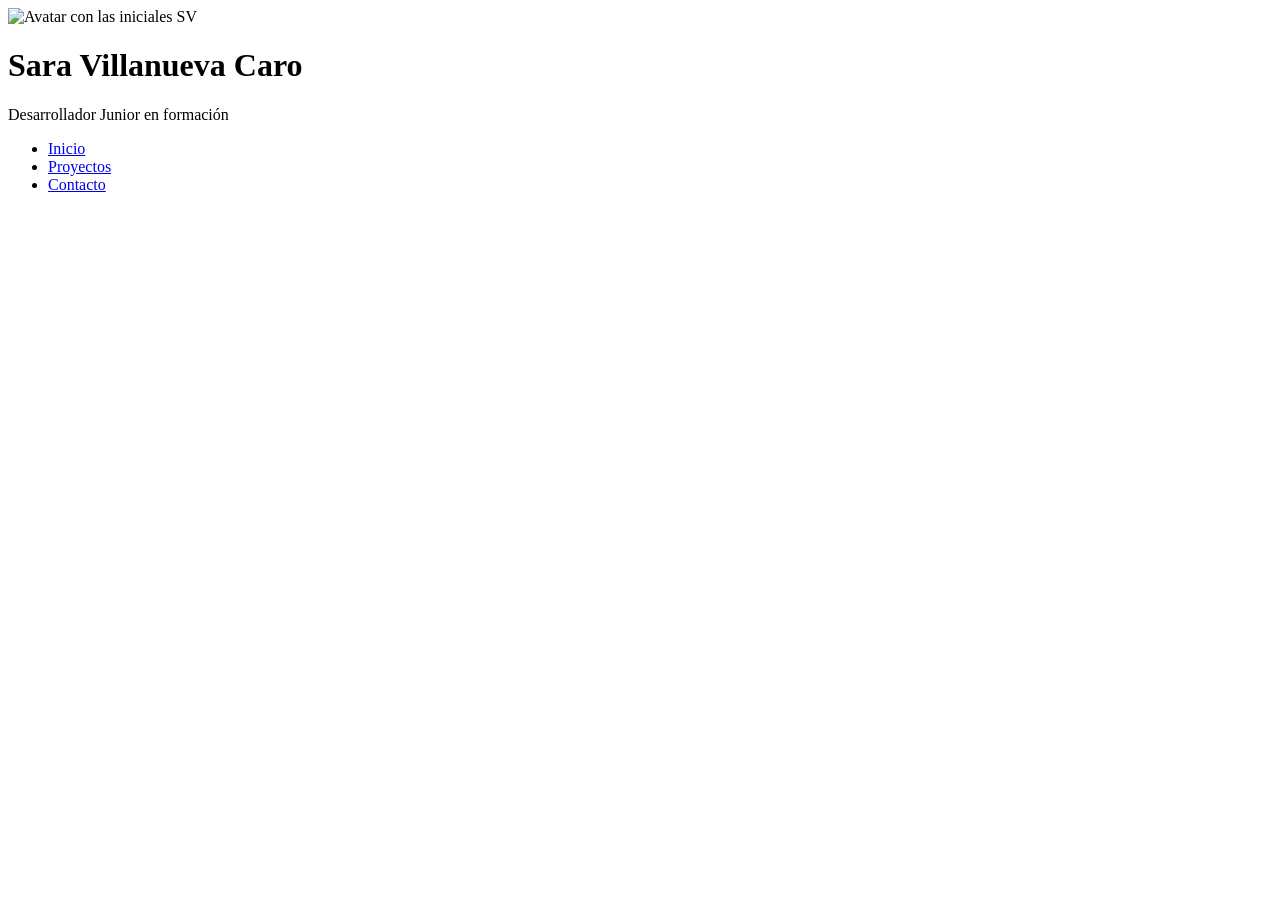
==== index.html @ 81e35614 "Usamos HTML primero para crear la base sobre la cual trabajaremos" ====
<!DOCTYPE html>
<html lang="es">
<head>
  <meta charset="UTF-8">
  <meta name="viewport" content="width=device-width, initial-scale=1.0">
  <title>Hoja de vida · Sara Villanueva Caro</title>
  <link rel="stylesheet" href="styles.css">
</head>
<body>
  <div class="sitio">
    <header>
      <img class="avatar" src="img/avatar.svg" alt="Avatar con las iniciales SV" width="96" height="96">
      <div>
        <h1>Sara Villanueva Caro</h1>
        <p>Desarrollador Junior en formación</p>
      </div>
    </header>
    <nav aria-label="Menú principal">
      <ul>
        <li><a href="index.html" aria-current="page">Inicio</a></li>
        <li><a href="proyectos.html">Proyectos</a></li>
        <li><a href="contacto.html">Contacto</a></li>
      </ul>
    </nav>
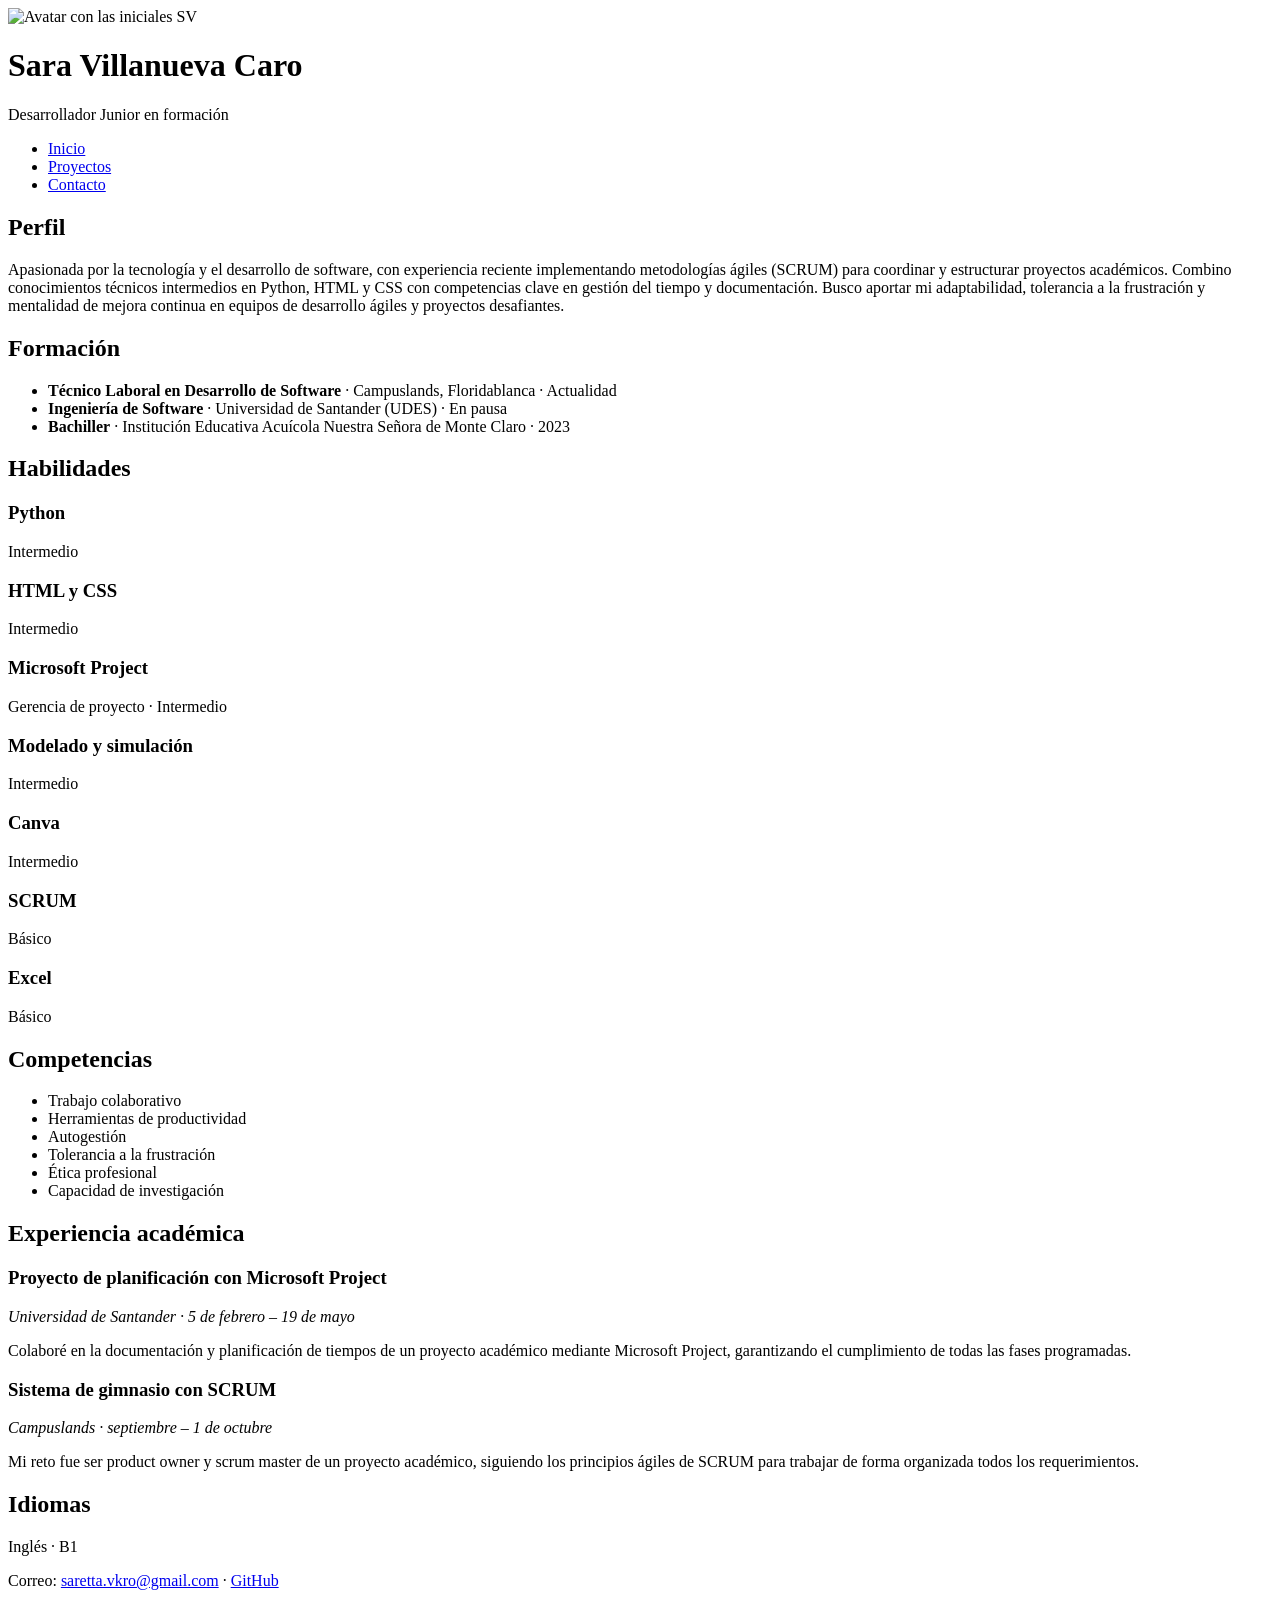
==== commit 67546f8d: "Se agregó información importante y las secciones" ====
--- a/index.html
+++ b/index.html
@@ -21,4 +21,61 @@
         <li><a href="proyectos.html">Proyectos</a></li>
         <li><a href="contacto.html">Contacto</a></li>
       </ul>
-    </nav>+    </nav>
+        <main>
+      <section>
+        <h2>Perfil</h2>
+        <p>Apasionada por la tecnología y el desarrollo de software, con experiencia reciente implementando metodologías ágiles (SCRUM) para coordinar y estructurar proyectos académicos. Combino conocimientos técnicos intermedios en Python, HTML y CSS con competencias clave en gestión del tiempo y documentación. Busco aportar mi adaptabilidad, tolerancia a la frustración y mentalidad de mejora continua en equipos de desarrollo ágiles y proyectos desafiantes.</p>
+      </section>
+      <section>
+        <h2>Formación</h2>
+        <ul class="lista">
+          <li><strong>Técnico Laboral en Desarrollo de Software</strong> · Campuslands, Floridablanca · Actualidad</li>
+          <li><strong>Ingeniería de Software</strong> · Universidad de Santander (UDES) · En pausa</li>
+          <li><strong>Bachiller</strong> · Institución Educativa Acuícola Nuestra Señora de Monte Claro · 2023</li>
+        </ul>
+      </section>
+      <section>
+        <h2>Habilidades</h2>
+      <div class="tarjetas">
+        <article class="tarjeta"><h3>Python</h3><p>Intermedio</p></article>
+        <article class="tarjeta"><h3>HTML y CSS</h3><p>Intermedio</p></article>
+        <article class="tarjeta"><h3>Microsoft Project</h3><p>Gerencia de proyecto · Intermedio</p></article>
+        <article class="tarjeta"><h3>Modelado y simulación</h3><p>Intermedio</p></article>
+        <article class="tarjeta"><h3>Canva</h3><p>Intermedio</p></article>
+        <article class="tarjeta"><h3>SCRUM</h3><p>Básico</p></article>
+        <article class="tarjeta"><h3>Excel</h3><p>Básico</p></article>
+      </div>
+      </section>
+      <section>
+        <h2>Competencias</h2>
+        <ul class="lista">
+          <li>Trabajo colaborativo</li><li>Herramientas de productividad</li><li>Autogestión</li>
+          <li>Tolerancia a la frustración</li><li>Ética profesional</li><li>Capacidad de investigación</li>
+        </ul>
+      </section>
+      <section>
+        <h2>Experiencia académica</h2>
+        <article class="tarjeta">
+          <h3>Proyecto de planificación con Microsoft Project</h3>
+          <p><em>Universidad de Santander · 5 de febrero – 19 de mayo</em></p>
+          <p>Colaboré en la documentación y planificación de tiempos de un proyecto académico mediante Microsoft Project, garantizando el cumplimiento de todas las fases programadas.</p>
+        </article>
+        <article class="tarjeta">
+          <h3>Sistema de gimnasio con SCRUM</h3>
+          <p><em>Campuslands · septiembre – 1 de octubre</em></p>
+          <p>Mi reto fue ser product owner y scrum master de un proyecto académico, siguiendo los principios ágiles de SCRUM para trabajar de forma organizada todos los requerimientos.</p>
+        </article>
+      </section>
+      <section>
+        <h2>Idiomas</h2>
+        <p>Inglés · B1</p>
+      </section>
+    </main>
+    <footer>
+      <p>Correo: <a href="mailto:saretta.vkro@gmail.com">saretta.vkro@gmail.com</a> ·
+      <a href="https://github.com/TU-USUARIO" target="_blank" rel="noopener">GitHub</a></p>
+    </footer>
+  </div>
+</body>
+</html>
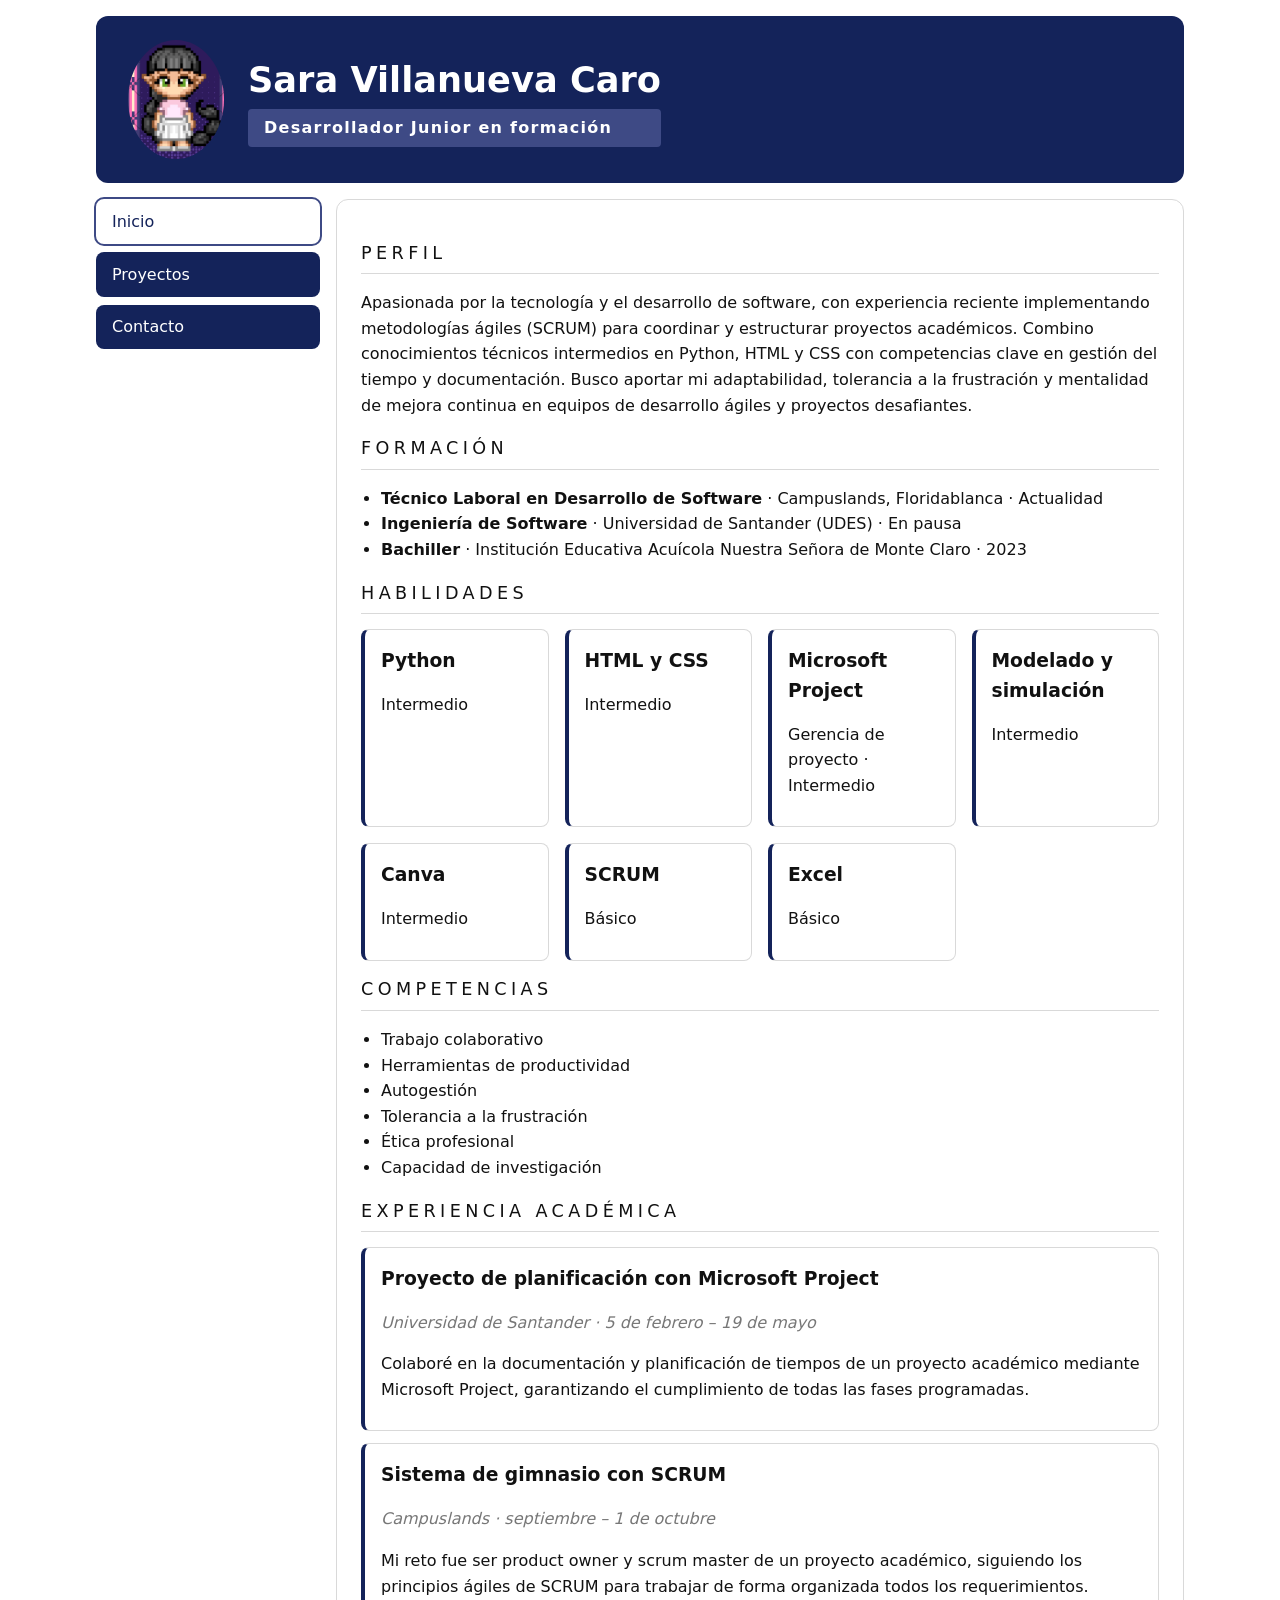
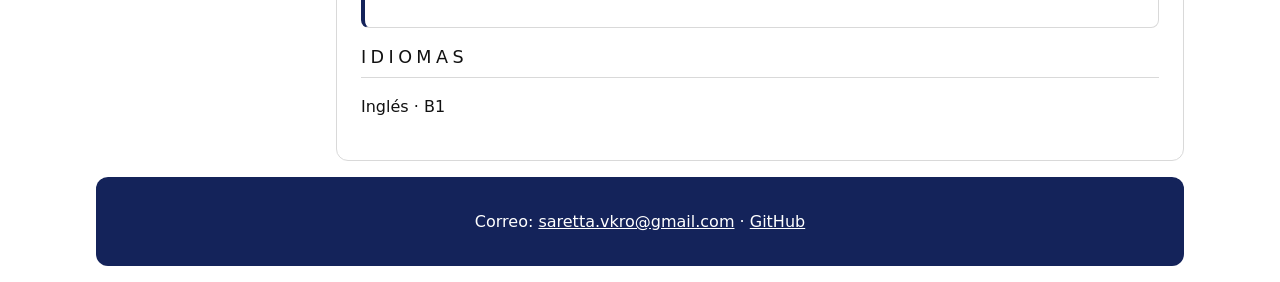
==== commit 8b117a2b: "Estructura vicual con CSS" ====
--- a/index.html
+++ b/index.html
@@ -1,43 +1,43 @@
 <!DOCTYPE html>
 <html lang="es">
 <head>
-  <meta charset="UTF-8">
-  <meta name="viewport" content="width=device-width, initial-scale=1.0">
-  <title>Hoja de vida · Sara Villanueva Caro</title>
-  <link rel="stylesheet" href="styles.css">
+<meta charset="UTF-8">
+<meta name="viewport" content="width=device-width, initial-scale=1.0">
+<title>Hoja de vida · Sara Villanueva Caro</title>
+<link rel="stylesheet" href="style.css">
 </head>
 <body>
-  <div class="sitio">
+<div class="sitio">
     <header>
-      <img class="avatar" src="img/avatar.svg" alt="Avatar con las iniciales SV" width="96" height="96">
-      <div>
+    <img class="avatar" src="img/Avatar.png" alt="Avatar con las iniciales SV" width="96" height="96">
+    <div>
         <h1>Sara Villanueva Caro</h1>
         <p>Desarrollador Junior en formación</p>
-      </div>
+    </div>
     </header>
     <nav aria-label="Menú principal">
-      <ul>
+    <ul>
         <li><a href="index.html" aria-current="page">Inicio</a></li>
         <li><a href="proyectos.html">Proyectos</a></li>
         <li><a href="contacto.html">Contacto</a></li>
-      </ul>
+    </ul>
     </nav>
-        <main>
-      <section>
+    <main>
+    <section>
         <h2>Perfil</h2>
         <p>Apasionada por la tecnología y el desarrollo de software, con experiencia reciente implementando metodologías ágiles (SCRUM) para coordinar y estructurar proyectos académicos. Combino conocimientos técnicos intermedios en Python, HTML y CSS con competencias clave en gestión del tiempo y documentación. Busco aportar mi adaptabilidad, tolerancia a la frustración y mentalidad de mejora continua en equipos de desarrollo ágiles y proyectos desafiantes.</p>
-      </section>
-      <section>
+    </section>
+    <section>
         <h2>Formación</h2>
         <ul class="lista">
-          <li><strong>Técnico Laboral en Desarrollo de Software</strong> · Campuslands, Floridablanca · Actualidad</li>
-          <li><strong>Ingeniería de Software</strong> · Universidad de Santander (UDES) · En pausa</li>
-          <li><strong>Bachiller</strong> · Institución Educativa Acuícola Nuestra Señora de Monte Claro · 2023</li>
+        <li><strong>Técnico Laboral en Desarrollo de Software</strong> · Campuslands, Floridablanca · Actualidad</li>
+        <li><strong>Ingeniería de Software</strong> · Universidad de Santander (UDES) · En pausa</li>
+        <li><strong>Bachiller</strong> · Institución Educativa Acuícola Nuestra Señora de Monte Claro · 2023</li>
         </ul>
-      </section>
-      <section>
+    </section>
+    <section>
         <h2>Habilidades</h2>
-      <div class="tarjetas">
+    <div class="tarjetas">
         <article class="tarjeta"><h3>Python</h3><p>Intermedio</p></article>
         <article class="tarjeta"><h3>HTML y CSS</h3><p>Intermedio</p></article>
         <article class="tarjeta"><h3>Microsoft Project</h3><p>Gerencia de proyecto · Intermedio</p></article>
@@ -45,37 +45,37 @@
         <article class="tarjeta"><h3>Canva</h3><p>Intermedio</p></article>
         <article class="tarjeta"><h3>SCRUM</h3><p>Básico</p></article>
         <article class="tarjeta"><h3>Excel</h3><p>Básico</p></article>
-      </div>
-      </section>
-      <section>
+    </div>
+    </section>
+    <section>
         <h2>Competencias</h2>
         <ul class="lista">
-          <li>Trabajo colaborativo</li><li>Herramientas de productividad</li><li>Autogestión</li>
-          <li>Tolerancia a la frustración</li><li>Ética profesional</li><li>Capacidad de investigación</li>
+    <li>Trabajo colaborativo</li><li>Herramientas de productividad</li><li>Autogestión</li>
+        <li>Tolerancia a la frustración</li><li>Ética profesional</li><li>Capacidad de investigación</li>
         </ul>
-      </section>
-      <section>
+    </section>
+    <section>
         <h2>Experiencia académica</h2>
         <article class="tarjeta">
-          <h3>Proyecto de planificación con Microsoft Project</h3>
-          <p><em>Universidad de Santander · 5 de febrero – 19 de mayo</em></p>
-          <p>Colaboré en la documentación y planificación de tiempos de un proyecto académico mediante Microsoft Project, garantizando el cumplimiento de todas las fases programadas.</p>
+        <h3>Proyecto de planificación con Microsoft Project</h3>
+        <p><em>Universidad de Santander · 5 de febrero – 19 de mayo</em></p>
+        <p>Colaboré en la documentación y planificación de tiempos de un proyecto académico mediante Microsoft Project, garantizando el cumplimiento de todas las fases programadas.</p>
         </article>
         <article class="tarjeta">
-          <h3>Sistema de gimnasio con SCRUM</h3>
-          <p><em>Campuslands · septiembre – 1 de octubre</em></p>
-          <p>Mi reto fue ser product owner y scrum master de un proyecto académico, siguiendo los principios ágiles de SCRUM para trabajar de forma organizada todos los requerimientos.</p>
+        <h3>Sistema de gimnasio con SCRUM</h3>
+        <p><em>Campuslands · septiembre – 1 de octubre</em></p>
+        <p>Mi reto fue ser product owner y scrum master de un proyecto académico, siguiendo los principios ágiles de SCRUM para trabajar de forma organizada todos los requerimientos.</p>
         </article>
-      </section>
-      <section>
+    </section>
+    <section>
         <h2>Idiomas</h2>
         <p>Inglés · B1</p>
-      </section>
+    </section>
     </main>
     <footer>
-      <p>Correo: <a href="mailto:saretta.vkro@gmail.com">saretta.vkro@gmail.com</a> ·
-      <a href="https://github.com/TU-USUARIO" target="_blank" rel="noopener">GitHub</a></p>
+    <p>Correo: <a href="mailto:saretta.vkro@gmail.com">saretta.vkro@gmail.com</a> ·
+    <a href="https://github.com/TU-USUARIO" target="_blank" rel="noopener">GitHub</a></p>
     </footer>
-  </div>
+</div>
 </body>
 </html>
--- a/style.css
+++ b/style.css
@@ -0,0 +1,44 @@
+/* R2 Mobile First: el CSS base es para celular */
+:root{--azul:#14235a;--azul2:#3e4a85;--fondo:#ffffff;--linea:#d9d9d9;--gris:#777;--texto:#111}
+*,*::before,*::after{box-sizing:border-box}
+body{margin:0;font-family:system-ui,Arial,sans-serif;line-height:1.6;color:var(--texto);background:var(--fondo)}
+/* R7 ImÃ¡genes sin desbordar */
+img{max-width:100%;height:auto}
+/* R4 y R6 Grid por Ã¡reas, ancho mÃ¡ximo y centrado, unidades relativas */
+.sitio{display:grid;grid-template-areas:"cabecera" "menu" "principal" "pie";gap:1rem;max-width:70rem;margin:0 auto;padding:1rem}
+header{grid-area:cabecera;display:flex;flex-direction:column;align-items:center;text-align:center;gap:.5rem;background:var(--azul);color:#fff;padding:1.5rem 1rem;border-radius:.75rem}
+header h1{margin:0;font-size:1.6rem}
+header p{margin:0;letter-spacing:.08em;font-weight:700;background:var(--azul2);padding:.4rem 1rem;border-radius:.25rem}
+.avatar{border-radius:50%}
+nav{grid-area:menu}
+nav ul{list-style:none;margin:0;padding:0;display:flex;flex-direction:column;gap:.5rem}
+nav a{display:block;padding:.6rem 1rem;background:var(--azul);color:#fff;text-decoration:none;border-radius:.5rem}
+nav a:hover,nav a[aria-current="page"]{background:#fff;color:var(--azul);outline:2px solid var(--azul2)}
+main{grid-area:principal;background:#fff;padding:1rem;border:1px solid var(--linea);border-radius:.75rem}
+footer{grid-area:pie;text-align:center;background:var(--azul);color:#fff;padding:1rem;border-radius:.75rem}
+footer a{color:#fff}
+h2{color:var(--texto);font-weight:400;text-transform:uppercase;letter-spacing:.25em;font-size:1.1rem;border-bottom:1px solid var(--linea);padding-bottom:.4rem}
+.lista{padding-left:1.25rem}
+/* R5 Tarjetas automÃ¡ticas */
+.tarjetas{display:grid;grid-template-columns:repeat(auto-fit,minmax(11rem,1fr));gap:1rem}
+.tarjeta{background:#fff;padding:.75rem 1rem;border:1px solid var(--linea);border-left:.3rem solid var(--azul);border-radius:.5rem;margin-bottom:.75rem}
+.tarjeta em{color:var(--gris)}
+.tarjetas .tarjeta{margin-bottom:0}
+.tarjeta h3{margin:.25rem 0}
+/* R3 Breakpoint 1: desde 600px, cabecera en fila y menÃº horizontal */
+@media (min-width:600px){
+header{flex-direction:row;text-align:left;gap:1.5rem;padding:1.5rem 2rem}
+
+header h1{font-size:2.2rem}
+nav ul{flex-direction:row}
+nav li{flex:1}
+nav a{text-align:center}
+main{padding:1.5rem}
+}
+/* R3 y R4 Breakpoint 2: desde 1024px, menÃº a la izquierda y contenido a la derecha */
+@media (min-width:1024px){
+.sitio{grid-template-areas:"cabecera cabecera" "menu principal" "pie pie";grid-template-columns:14rem 1fr;align-items:start}
+nav ul{flex-direction:column;position:sticky;top:1rem}
+nav li{flex:none}
+nav a{text-align:left}
+}
